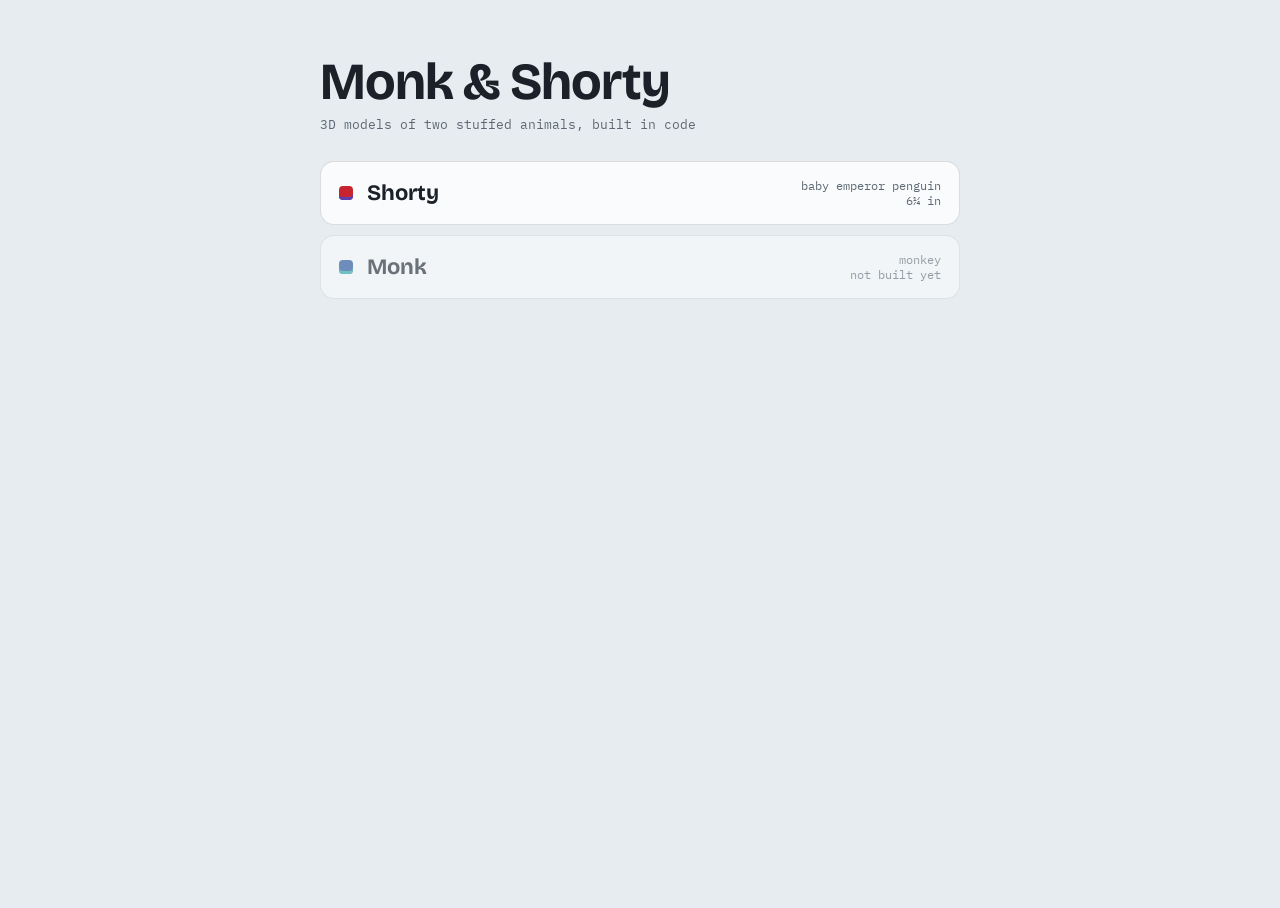
==== index.html @ e670cb8f "Add Shorty 3D model and shared viewer Shorty, a 6¼ in baby emperor penguin plush in a red fleece ves" ====
<!doctype html>
<html lang="en">
<head>
<meta charset="utf-8">
<meta name="viewport" content="width=device-width, initial-scale=1, viewport-fit=cover">
<title>Monk &amp; Shorty</title>
<link rel="preconnect" href="https://fonts.googleapis.com">
<link rel="stylesheet" href="https://fonts.googleapis.com/css2?family=Bricolage+Grotesque:opsz,wght@12..96,500;12..96,700&family=IBM+Plex+Mono:wght@400;500&display=swap">
<link rel="stylesheet" href="shared/viewer.css">
<style>
/* Gallery: a short list of characters, each linking to its 3D viewer */
body { overflow: auto; }
main {
  max-width: 640px; margin: 0 auto;
  padding-block: 48px;
  padding-left: max(16px, env(safe-area-inset-left, 0px));
  padding-right: max(16px, env(safe-area-inset-right, 0px));
  display: grid; gap: 28px;
}
h1 { margin: 0; font-size: clamp(34px, 7vw, 52px); letter-spacing: -0.02em; line-height: 1; }
.lede { margin: 8px 0 0; font-family: var(--font-mono); font-size: 13px; color: var(--muted); }
ul { list-style: none; margin: 0; padding: 0; display: grid; gap: 10px; }
.item {
  display: flex; align-items: center; gap: 14px; padding: 16px 18px; border-radius: 14px;
  border: 1px solid var(--line); background: var(--panel); color: var(--fg); text-decoration: none;
}
a.item:hover { border-color: var(--accent); }
a.item:focus-visible { outline: 2px solid var(--accent); outline-offset: 2px; }
.dot { width: 14px; height: 14px; border-radius: 4px; flex: none; }
.name { font-size: 22px; font-weight: 700; }
.meta { font-family: var(--font-mono); font-size: 12px; color: var(--muted); margin-left: auto; text-align: right; }
.soon { opacity: 0.6; }
</style>
</head>
<body>
<main>
  <header>
    <h1>Monk &amp; Shorty</h1>
    <p class="lede">3D models of two stuffed animals, built in code</p>
  </header>
  <ul>
    <li>
      <a class="item" href="characters/shorty/">
        <span class="dot" style="background:#c8242f; box-shadow: inset 0 -3px 0 #5b3fb0"></span>
        <span class="name">Shorty</span>
        <span class="meta">baby emperor penguin<br>6¼ in</span>
      </a>
    </li>
    <li>
      <div class="item soon">
        <span class="dot" style="background:#1f4f9a; box-shadow: inset 0 -3px 0 #1fa7a0"></span>
        <span class="name">Monk</span>
        <span class="meta">monkey<br>not built yet</span>
      </div>
    </li>
  </ul>
</main>
</body>
</html>
---- shared/viewer.css ----
/* Shared viewer page styles. Each character page sets --swatch (and may override --accent) for its own colors. */
/* Layout: full-bleed 3D stage, name card top-left, view + toggle toolbar pinned to the bottom */
:root {
  --stage: #e6ecf0;
  --stage-2: #d5dfe6;
  --fg: #1b2129;
  --muted: #5d6874;
  --panel: rgba(255,255,255,0.78);
  --line: rgba(27,33,41,0.14);
  --accent: #5b3fb0;      /* zipper purple */
  --accent-fg: #ffffff;
  --swatch: #c8242f;        /* character color, set per page */
  --font-display: "Bricolage Grotesque", "Avenir Next", "Segoe UI", system-ui, sans-serif;
  --font-mono: "IBM Plex Mono", ui-monospace, "SF Mono", Menlo, monospace;
}
@media (prefers-color-scheme: dark) {
  :root:not([data-theme="light"]) {
    --stage: #141a20; --stage-2: #1d252d; --fg: #e8edf2; --muted: #94a1ad;
    --panel: rgba(24,31,38,0.8); --line: rgba(232,237,242,0.14);
    --accent: #a48cf0; --accent-fg: #15101f; --swatch: #e2434d; color-scheme: dark;
  }
}
:root[data-theme="dark"] {
  --stage: #141a20; --stage-2: #1d252d; --fg: #e8edf2; --muted: #94a1ad;
  --panel: rgba(24,31,38,0.8); --line: rgba(232,237,242,0.14);
  --accent: #a48cf0; --accent-fg: #15101f; --swatch: #e2434d; color-scheme: dark;
}
html, body { height: 100%; }
body {
  background: var(--stage); color: var(--fg);
  font-family: var(--font-display); overflow: hidden; position: relative;
}
#stage { position: absolute; inset: 0; }
#stage canvas { display: block; width: 100%; height: 100%; touch-action: none; cursor: grab; }
#stage canvas:active { cursor: grabbing; }

.card {
  position: absolute; z-index: 2;
  top: calc(14px + env(safe-area-inset-top, 0px));
  left: max(16px, env(safe-area-inset-left, 0px));
  display: grid; gap: 4px; pointer-events: none;
}
.card h1 {
  margin: 0; font-size: clamp(30px, 6vw, 46px); font-weight: 700; letter-spacing: -0.02em; line-height: 1;
  display: flex; align-items: center; gap: 10px;
}
.card h1 .swatch { width: 12px; height: 12px; border-radius: 3px; background: var(--swatch); box-shadow: inset 0 -3px 0 var(--accent); }
.card p { margin: 0; font-family: var(--font-mono); font-size: 12px; color: var(--muted); letter-spacing: 0.02em; }

.toolbar {
  position: absolute; z-index: 2; left: 0; right: 0;
  bottom: calc(14px + env(safe-area-inset-bottom, 0px));
  padding-left: max(16px, env(safe-area-inset-left, 0px));
  padding-right: max(16px, env(safe-area-inset-right, 0px));
  display: flex; justify-content: center; pointer-events: none;
}
.bar {
  pointer-events: auto; display: flex; flex-wrap: wrap; align-items: center; justify-content: center; gap: 6px;
  padding: 6px; border-radius: 14px; background: var(--panel); border: 1px solid var(--line);
  backdrop-filter: blur(10px); -webkit-backdrop-filter: blur(10px); max-width: 100%;
}
.group { display: flex; gap: 2px; flex-wrap: wrap; justify-content: center; }
.sep { width: 1px; align-self: stretch; background: var(--line); margin: 2px 4px; }
button {
  font: 500 12px/1 var(--font-mono); letter-spacing: 0.04em; text-transform: uppercase;
  color: var(--fg); background: transparent; border: 0; border-radius: 9px; padding: 9px 11px; cursor: pointer;
}
button:hover { background: var(--line); }
button:focus-visible { outline: 2px solid var(--accent); outline-offset: 1px; }
button[aria-pressed="true"] { background: var(--accent); color: var(--accent-fg); }
.hint {
  position: absolute; z-index: 2; right: max(16px, env(safe-area-inset-right, 0px));
  top: calc(18px + env(safe-area-inset-top, 0px));
  font-family: var(--font-mono); font-size: 11px; color: var(--muted); text-align: right; line-height: 1.5;
  pointer-events: none;
}
@media (max-width: 560px) {
  .hint { display: none; }
  .sep { display: none; }
  button { padding: 9px 9px; }
}
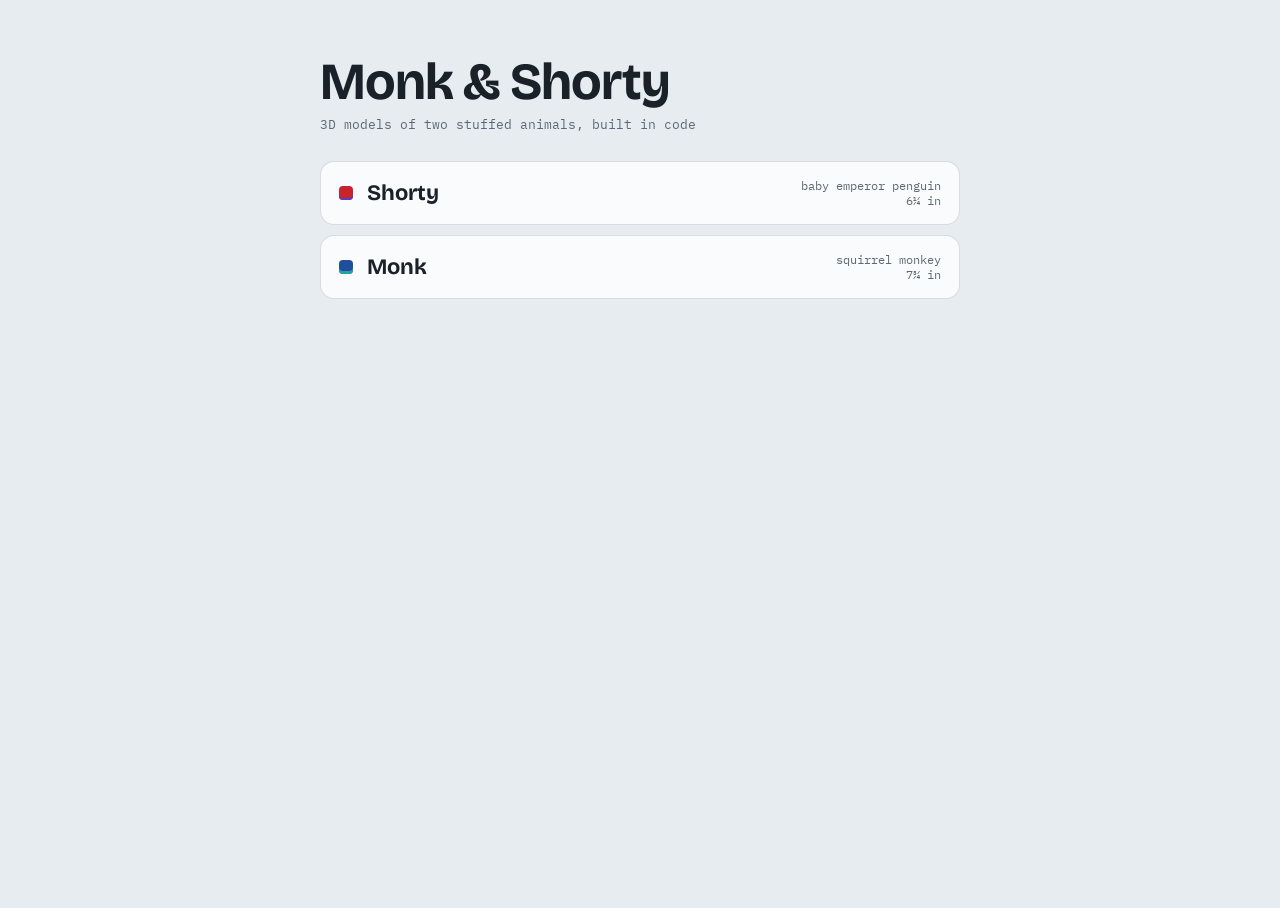
==== commit d49ac897: "Add Monk 3D model (without his fleece) and viewer Monk is a squirrel monkey plush, 7¾ in tall, built" ====
--- a/index.html
+++ b/index.html
@@ -47,11 +47,11 @@
       </a>
     </li>
     <li>
-      <div class="item soon">
+      <a class="item" href="characters/monk/">
         <span class="dot" style="background:#1f4f9a; box-shadow: inset 0 -3px 0 #1fa7a0"></span>
         <span class="name">Monk</span>
-        <span class="meta">monkey<br>not built yet</span>
-      </div>
+        <span class="meta">squirrel monkey<br>7¾ in</span>
+      </a>
     </li>
   </ul>
 </main>
